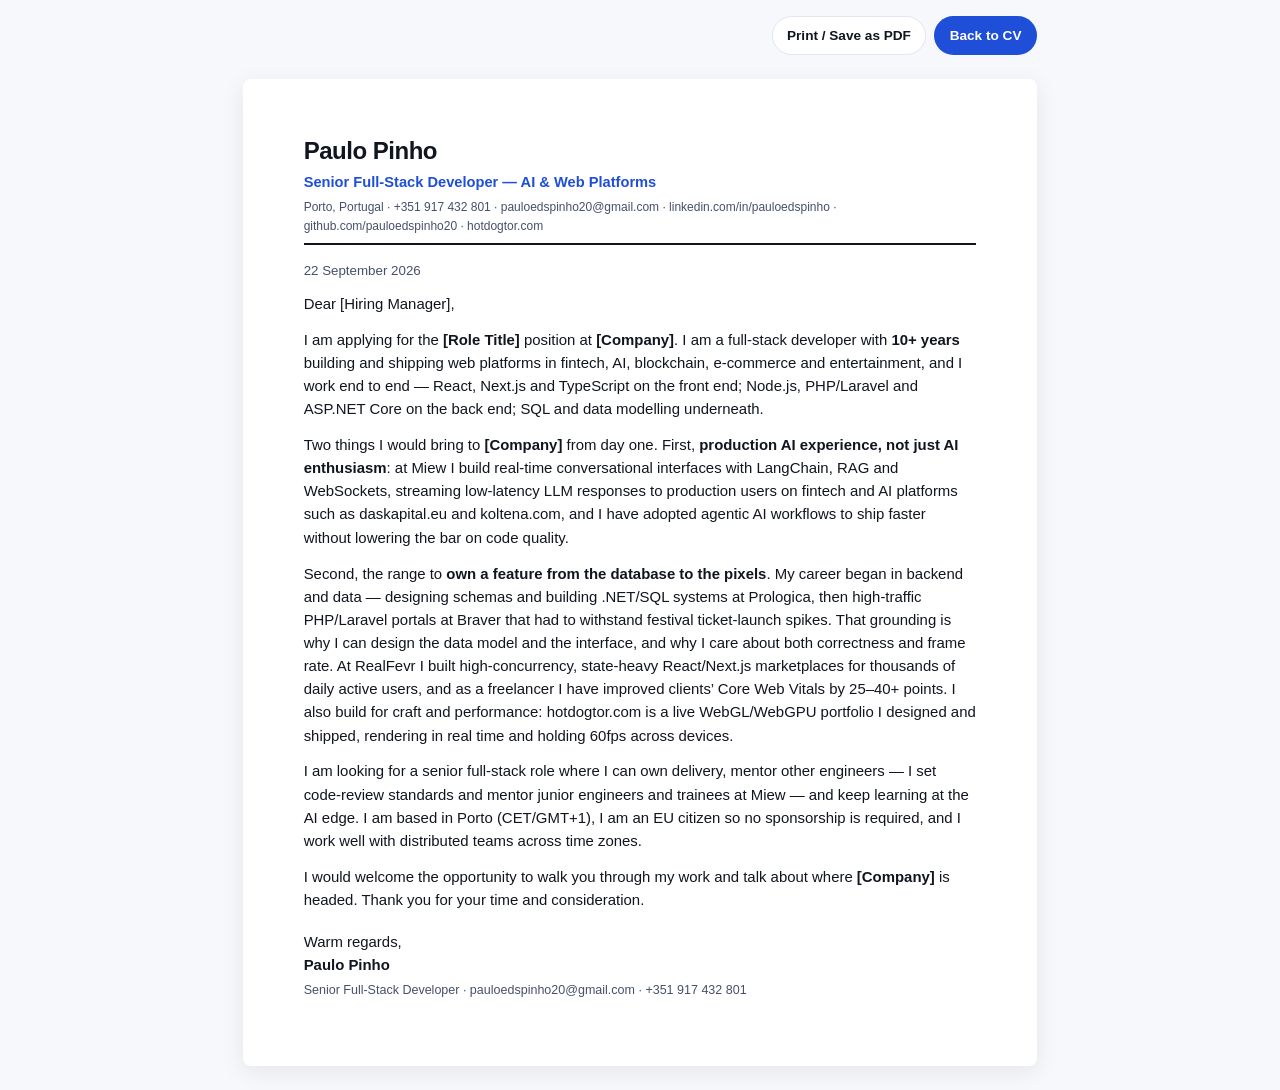
==== cover-letter/index.html @ 496ef3bc "Add AI engineering skills, fix job titles, add cover letter" ====
<!DOCTYPE html>
<html lang="en">
<head>
  <meta charset="utf-8" />
  <meta name="viewport" content="width=device-width, initial-scale=1" />
  <title>Cover Letter — Paulo Pinho, Senior Full-Stack Developer</title>
  <meta name="robots" content="noindex" />
  <link rel="icon" href="../assets/favicon.svg" type="image/svg+xml" />
  <style>
    :root { --ink:#10151f; --soft:#45506a; --accent:#1f4ed8; --line:#e2e6ef; }
    * { box-sizing: border-box; }
    body {
      margin: 0; background: #f7f8fb; color: var(--ink);
      font-family: -apple-system, BlinkMacSystemFont, "Segoe UI", Roboto, Helvetica, Arial, sans-serif;
      line-height: 1.55; font-size: 11.2pt;
    }
    .page { background: #fff; width: min(100% - 2rem, 210mm); margin: 1.5rem auto; padding: 14mm 16mm; border-radius: 8px; box-shadow: 0 6px 24px rgba(16,21,31,.08); }
    .head { border-bottom: 2px solid var(--ink); padding-bottom: .5rem; margin-bottom: 1rem; }
    .head h1 { margin: 0; font-size: 18pt; letter-spacing: -.02em; }
    .head .role { margin: .1rem 0 .3rem; color: var(--accent); font-weight: 600; font-size: 11pt; }
    .head .meta { margin: 0; font-size: 9pt; color: var(--soft); }
    .date { margin: 1rem 0 .6rem; font-size: 10pt; color: var(--soft); }
    .salut { margin: 0 0 .8rem; }
    p { margin: 0 0 .8rem; }
    .sig { margin-top: 1.2rem; }
    .sig strong { display: block; }
    .sig span { font-size: 9.4pt; color: var(--soft); }
    a { color: var(--accent); text-decoration: none; }
    .toolbar { width: min(100% - 2rem, 210mm); margin: 1rem auto 0; display: flex; gap: .5rem; justify-content: flex-end; }
    .toolbar a, .toolbar button {
      font: inherit; font-size: .85rem; font-weight: 600; padding: .5rem .9rem; border-radius: 999px;
      border: 1px solid var(--line); background: #fff; color: var(--ink); text-decoration: none; cursor: pointer;
    }
    .toolbar .primary { background: var(--accent); color: #fff; border-color: transparent; }
    @media print {
      body { background: #fff; font-size: 10.6pt; line-height: 1.42; }
      .page { width: 100%; margin: 0; padding: 0; box-shadow: none; border-radius: 0; }
      .toolbar { display: none; }
      a { color: #000; }
      @page { size: A4; margin: 16mm; }
    }
  </style>
</head>
<body>
  <div class="toolbar">
    <button type="button" onclick="window.print()">Print / Save as PDF</button>
    <a class="primary" href="../">Back to CV</a>
  </div>

  <article class="page">
    <header class="head">
      <h1>Paulo Pinho</h1>
      <p class="role">Senior Full-Stack Developer — AI &amp; Web Platforms</p>
      <p class="meta">
        Porto, Portugal · +351 917 432 801 · pauloedspinho20@gmail.com ·
        linkedin.com/in/pauloedspinho · github.com/pauloedspinho20 · hotdogtor.com
      </p>
    </header>

    <p class="date">22 September 2026</p>

    <p class="salut">Dear [Hiring Manager],</p>

    <p>
      I am applying for the <strong>[Role Title]</strong> position at <strong>[Company]</strong>. I am a full-stack
      developer with <strong>10+ years</strong> building and shipping web platforms in fintech, AI, blockchain,
      e-commerce and entertainment, and I work end to end — React, Next.js and TypeScript on the front end;
      Node.js, PHP/Laravel and ASP.NET&nbsp;Core on the back end; SQL and data modelling underneath.
    </p>

    <p>
      Two things I would bring to <strong>[Company]</strong> from day one. First, <strong>production AI experience,
      not just AI enthusiasm</strong>: at Miew I build real-time conversational interfaces with LangChain, RAG and
      WebSockets, streaming low-latency LLM responses to production users on fintech and AI platforms such as
      daskapital.eu and koltena.com, and I have adopted agentic AI workflows to ship faster without lowering the
      bar on code quality.
    </p>

    <p>
      Second, the range to <strong>own a feature from the database to the pixels</strong>. My career began in backend
      and data — designing schemas and building .NET/SQL systems at Prologica, then high-traffic PHP/Laravel portals
      at Braver that had to withstand festival ticket-launch spikes. That grounding is why I can design the data model
      and the interface, and why I care about both correctness and frame rate. At RealFevr I built high-concurrency,
      state-heavy React/Next.js marketplaces for thousands of daily active users, and as a freelancer I have improved
      clients’ Core Web Vitals by 25–40+ points. I also build for craft and performance: hotdogtor.com is a live
      WebGL/WebGPU portfolio I designed and shipped, rendering in real time and holding 60fps across devices.
    </p>

    <p>
      I am looking for a senior full-stack role where I can own delivery, mentor other engineers — I set code-review
      standards and mentor junior engineers and trainees at Miew — and keep learning at the AI edge. I am based in
      Porto (CET/GMT+1), I am an EU citizen so no sponsorship is required, and I work well with distributed teams
      across time zones.
    </p>

    <p>
      I would welcome the opportunity to walk you through my work and talk about where <strong>[Company]</strong> is
      headed. Thank you for your time and consideration.
    </p>

    <p class="sig">
      Warm regards,<br />
      <strong>Paulo Pinho</strong>
      <span>Senior Full-Stack Developer · pauloedspinho20@gmail.com · +351 917 432 801</span>
    </p>
  </article>
</body>
</html>
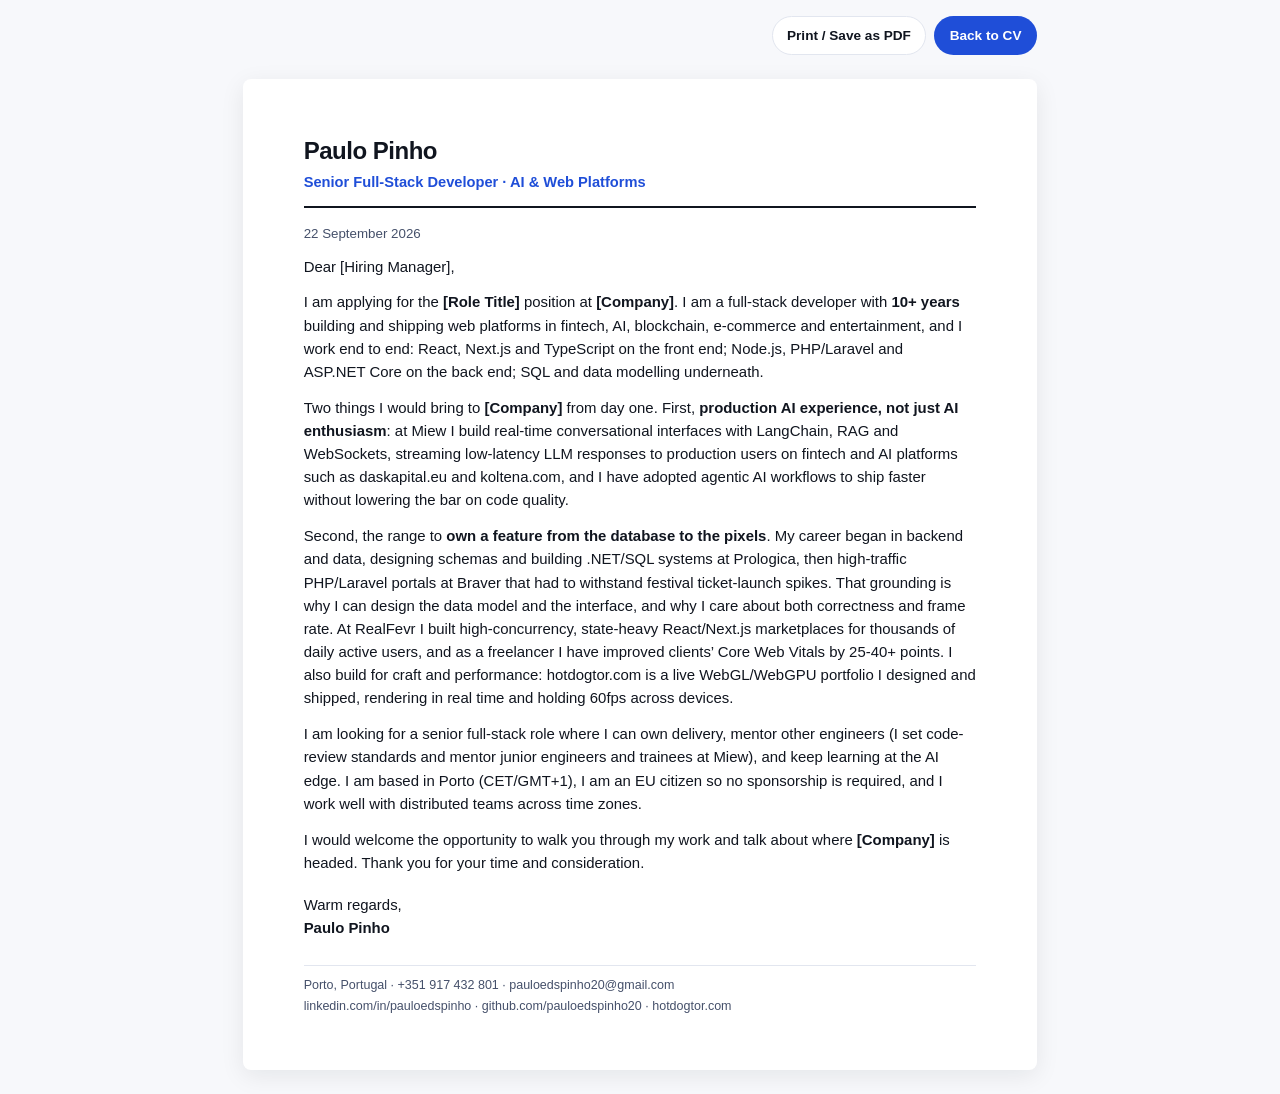
==== commit c59304ee: "Add cover-letter generator, PDF build script and VS Code tasks; move contacts to letter footer" ====
--- a/cover-letter/index.html
+++ b/cover-letter/index.html
@@ -3,7 +3,7 @@
 <head>
   <meta charset="utf-8" />
   <meta name="viewport" content="width=device-width, initial-scale=1" />
-  <title>Cover Letter — Paulo Pinho, Senior Full-Stack Developer</title>
+  <title>Cover Letter for Paulo Pinho, Senior Full-Stack Developer</title>
   <meta name="robots" content="noindex" />
   <link rel="icon" href="../assets/favicon.svg" type="image/svg+xml" />
   <style>
@@ -18,13 +18,13 @@
     .head { border-bottom: 2px solid var(--ink); padding-bottom: .5rem; margin-bottom: 1rem; }
     .head h1 { margin: 0; font-size: 18pt; letter-spacing: -.02em; }
     .head .role { margin: .1rem 0 .3rem; color: var(--accent); font-weight: 600; font-size: 11pt; }
-    .head .meta { margin: 0; font-size: 9pt; color: var(--soft); }
     .date { margin: 1rem 0 .6rem; font-size: 10pt; color: var(--soft); }
     .salut { margin: 0 0 .8rem; }
     p { margin: 0 0 .8rem; }
     .sig { margin-top: 1.2rem; }
     .sig strong { display: block; }
-    .sig span { font-size: 9.4pt; color: var(--soft); }
+    .contact { margin-top: 1.6rem; padding-top: .6rem; border-top: 1px solid var(--line); font-size: 9.4pt; color: var(--soft); }
+    .contact p { margin: 0 0 .1rem; }
     a { color: var(--accent); text-decoration: none; }
     .toolbar { width: min(100% - 2rem, 210mm); margin: 1rem auto 0; display: flex; gap: .5rem; justify-content: flex-end; }
     .toolbar a, .toolbar button {
@@ -34,10 +34,10 @@
     .toolbar .primary { background: var(--accent); color: #fff; border-color: transparent; }
     @media print {
       body { background: #fff; font-size: 10.6pt; line-height: 1.42; }
-      .page { width: 100%; margin: 0; padding: 0; box-shadow: none; border-radius: 0; }
+      .page { width: 100%; margin: 0; padding: 16mm; box-shadow: none; border-radius: 0; }
       .toolbar { display: none; }
       a { color: #000; }
-      @page { size: A4; margin: 16mm; }
+      @page { size: A4; margin: 0; }
     }
   </style>
 </head>
@@ -50,11 +50,7 @@
   <article class="page">
     <header class="head">
       <h1>Paulo Pinho</h1>
-      <p class="role">Senior Full-Stack Developer — AI &amp; Web Platforms</p>
-      <p class="meta">
-        Porto, Portugal · +351 917 432 801 · pauloedspinho20@gmail.com ·
-        linkedin.com/in/pauloedspinho · github.com/pauloedspinho20 · hotdogtor.com
-      </p>
+      <p class="role">Senior Full-Stack Developer · AI &amp; Web Platforms</p>
     </header>
 
     <p class="date">22 September 2026</p>
@@ -64,7 +60,7 @@
     <p>
       I am applying for the <strong>[Role Title]</strong> position at <strong>[Company]</strong>. I am a full-stack
       developer with <strong>10+ years</strong> building and shipping web platforms in fintech, AI, blockchain,
-      e-commerce and entertainment, and I work end to end — React, Next.js and TypeScript on the front end;
+      e-commerce and entertainment, and I work end to end: React, Next.js and TypeScript on the front end;
       Node.js, PHP/Laravel and ASP.NET&nbsp;Core on the back end; SQL and data modelling underneath.
     </p>
 
@@ -78,17 +74,17 @@
 
     <p>
       Second, the range to <strong>own a feature from the database to the pixels</strong>. My career began in backend
-      and data — designing schemas and building .NET/SQL systems at Prologica, then high-traffic PHP/Laravel portals
+      and data, designing schemas and building .NET/SQL systems at Prologica, then high-traffic PHP/Laravel portals
       at Braver that had to withstand festival ticket-launch spikes. That grounding is why I can design the data model
       and the interface, and why I care about both correctness and frame rate. At RealFevr I built high-concurrency,
       state-heavy React/Next.js marketplaces for thousands of daily active users, and as a freelancer I have improved
-      clients’ Core Web Vitals by 25–40+ points. I also build for craft and performance: hotdogtor.com is a live
+      clients’ Core Web Vitals by 25-40+ points. I also build for craft and performance: hotdogtor.com is a live
       WebGL/WebGPU portfolio I designed and shipped, rendering in real time and holding 60fps across devices.
     </p>
 
     <p>
-      I am looking for a senior full-stack role where I can own delivery, mentor other engineers — I set code-review
-      standards and mentor junior engineers and trainees at Miew — and keep learning at the AI edge. I am based in
+      I am looking for a senior full-stack role where I can own delivery, mentor other engineers (I set code-review
+      standards and mentor junior engineers and trainees at Miew), and keep learning at the AI edge. I am based in
       Porto (CET/GMT+1), I am an EU citizen so no sponsorship is required, and I work well with distributed teams
       across time zones.
     </p>
@@ -101,8 +97,12 @@
     <p class="sig">
       Warm regards,<br />
       <strong>Paulo Pinho</strong>
-      <span>Senior Full-Stack Developer · pauloedspinho20@gmail.com · +351 917 432 801</span>
     </p>
+
+    <footer class="contact">
+      <p>Porto, Portugal · +351 917 432 801 · pauloedspinho20@gmail.com</p>
+      <p>linkedin.com/in/pauloedspinho · github.com/pauloedspinho20 · hotdogtor.com</p>
+    </footer>
   </article>
 </body>
 </html>
